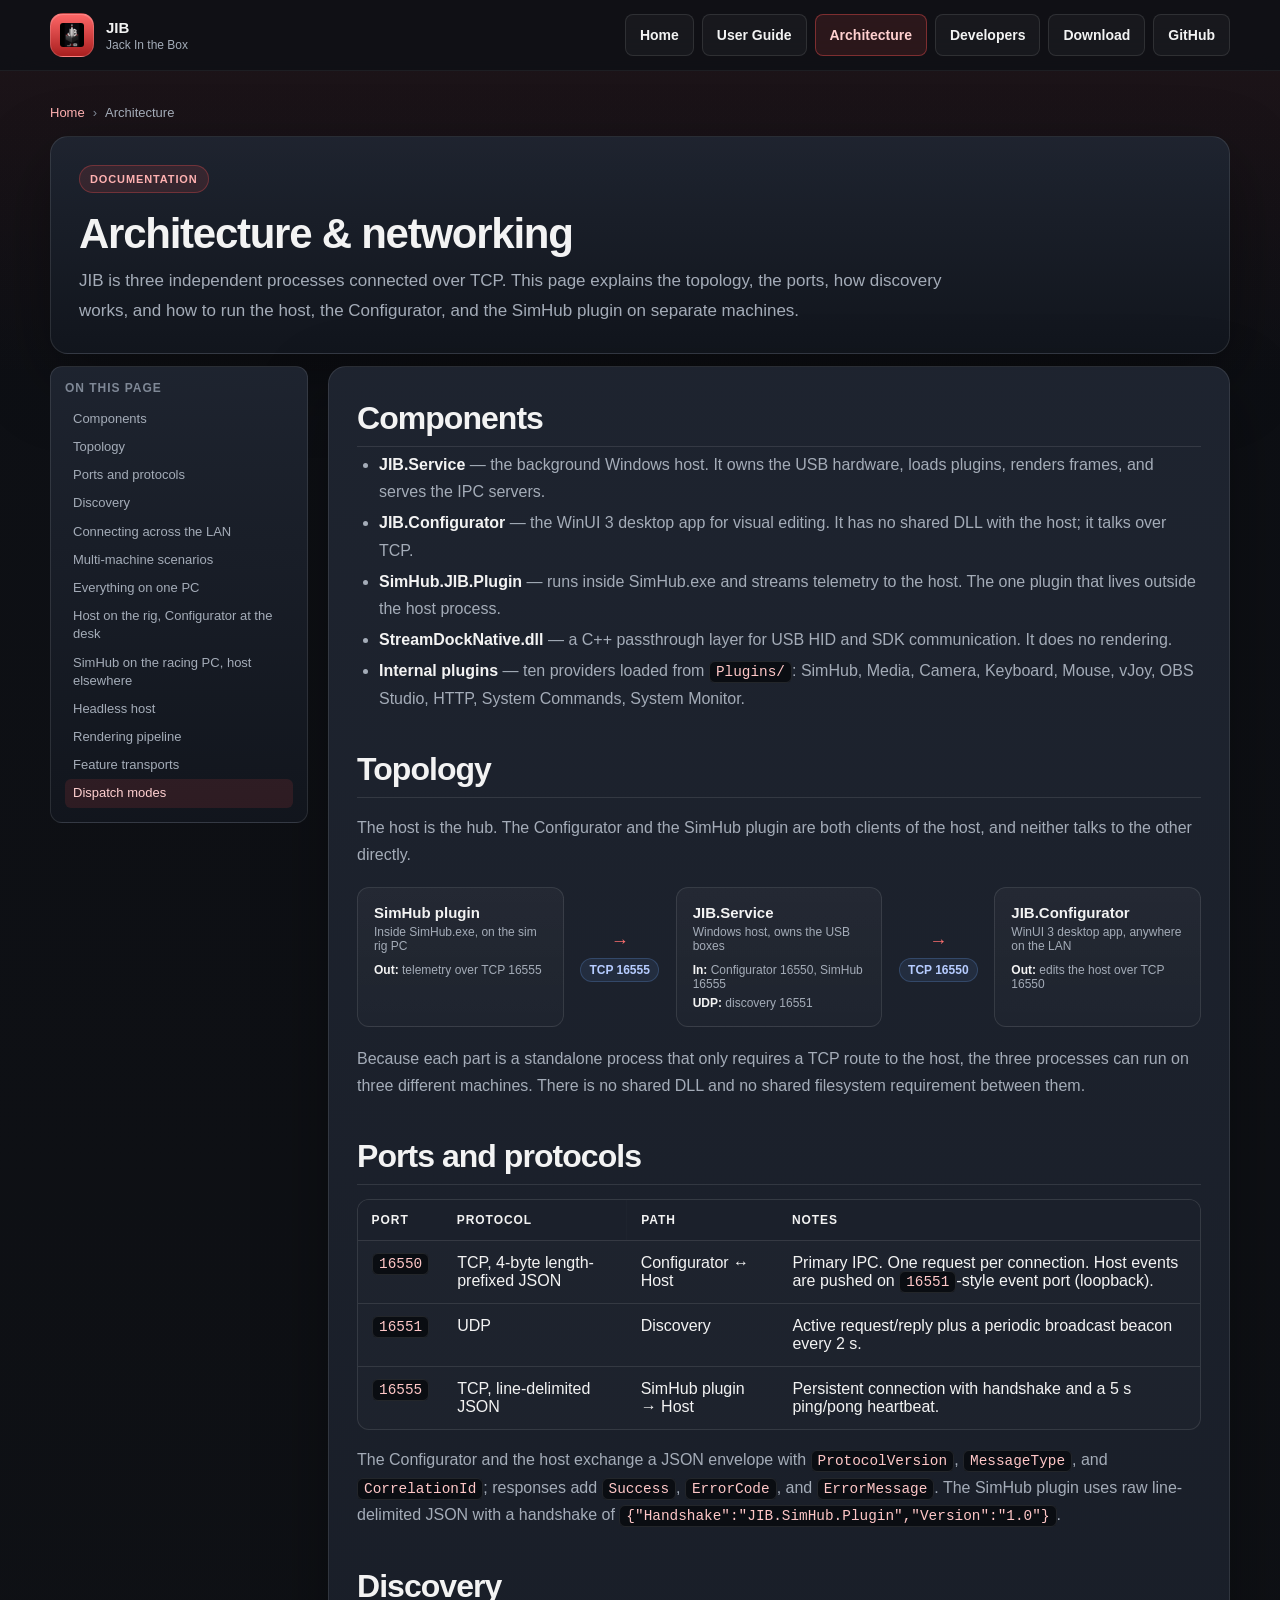
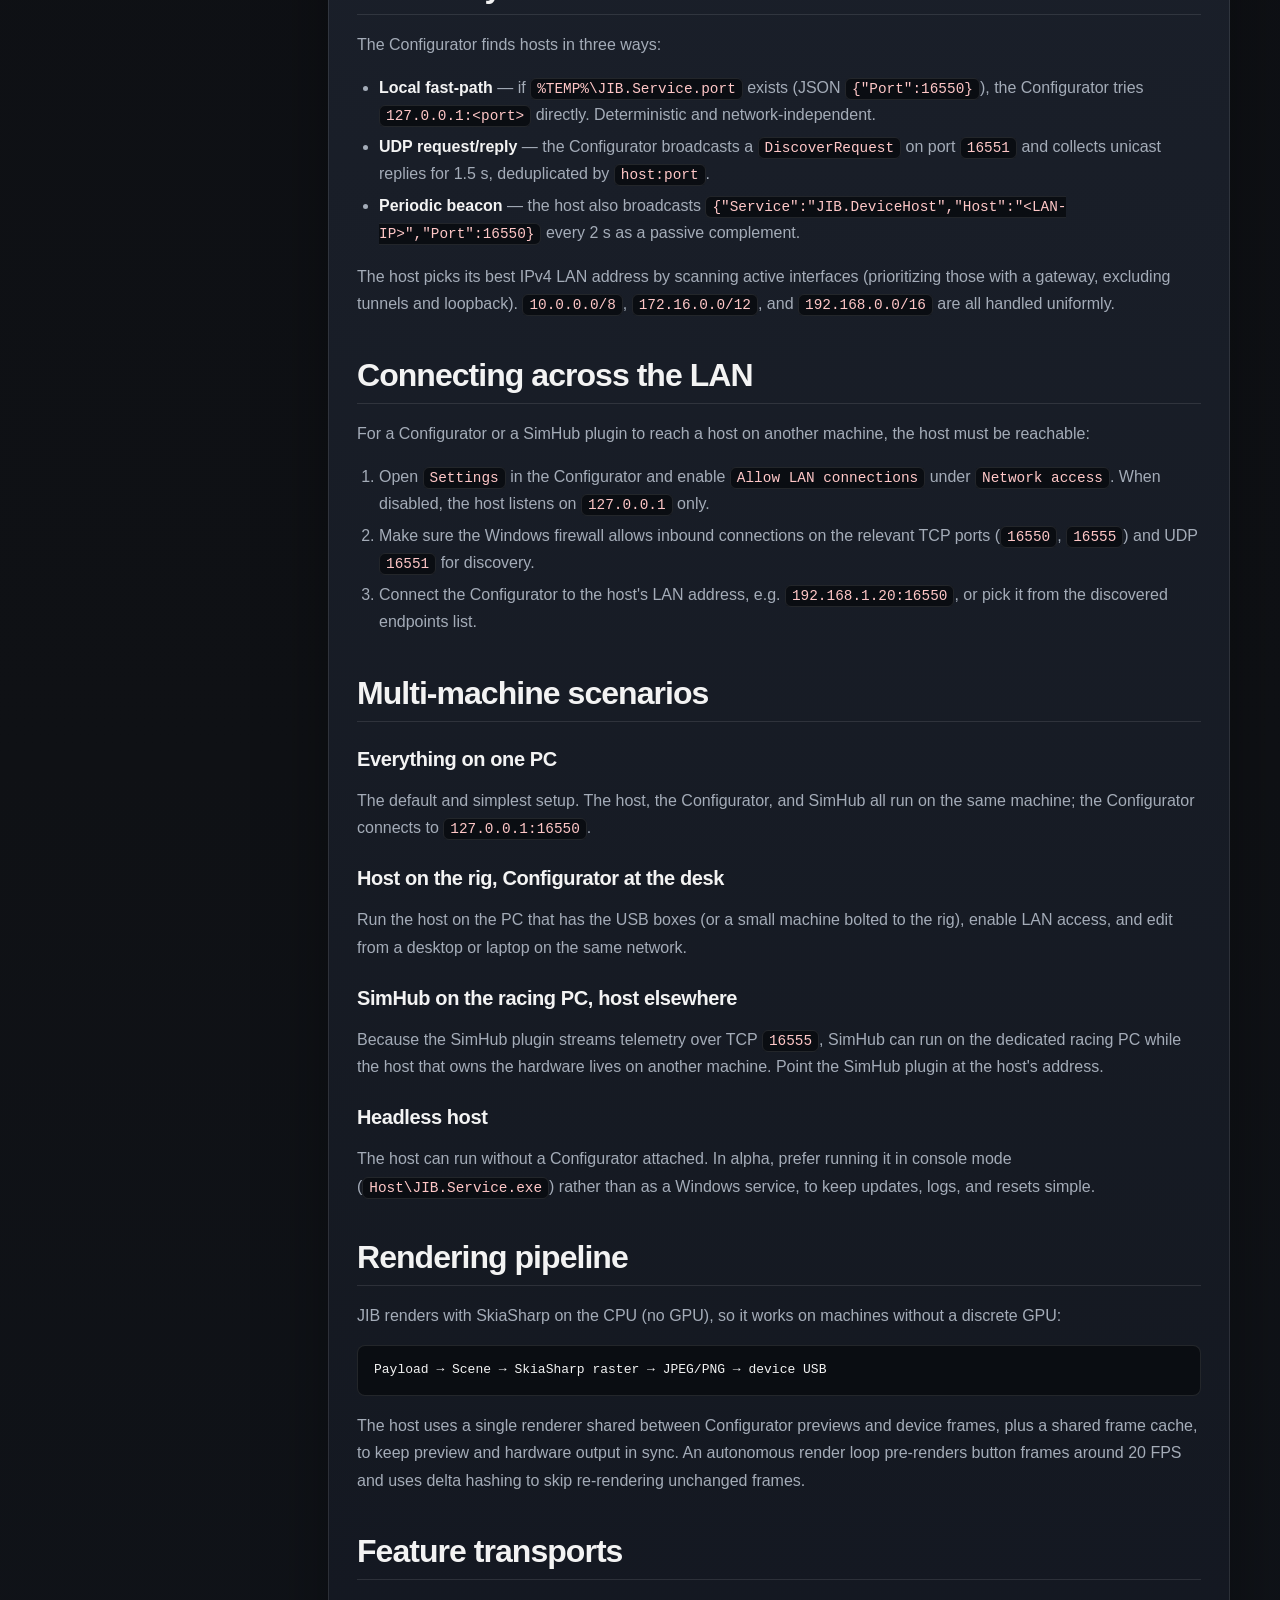
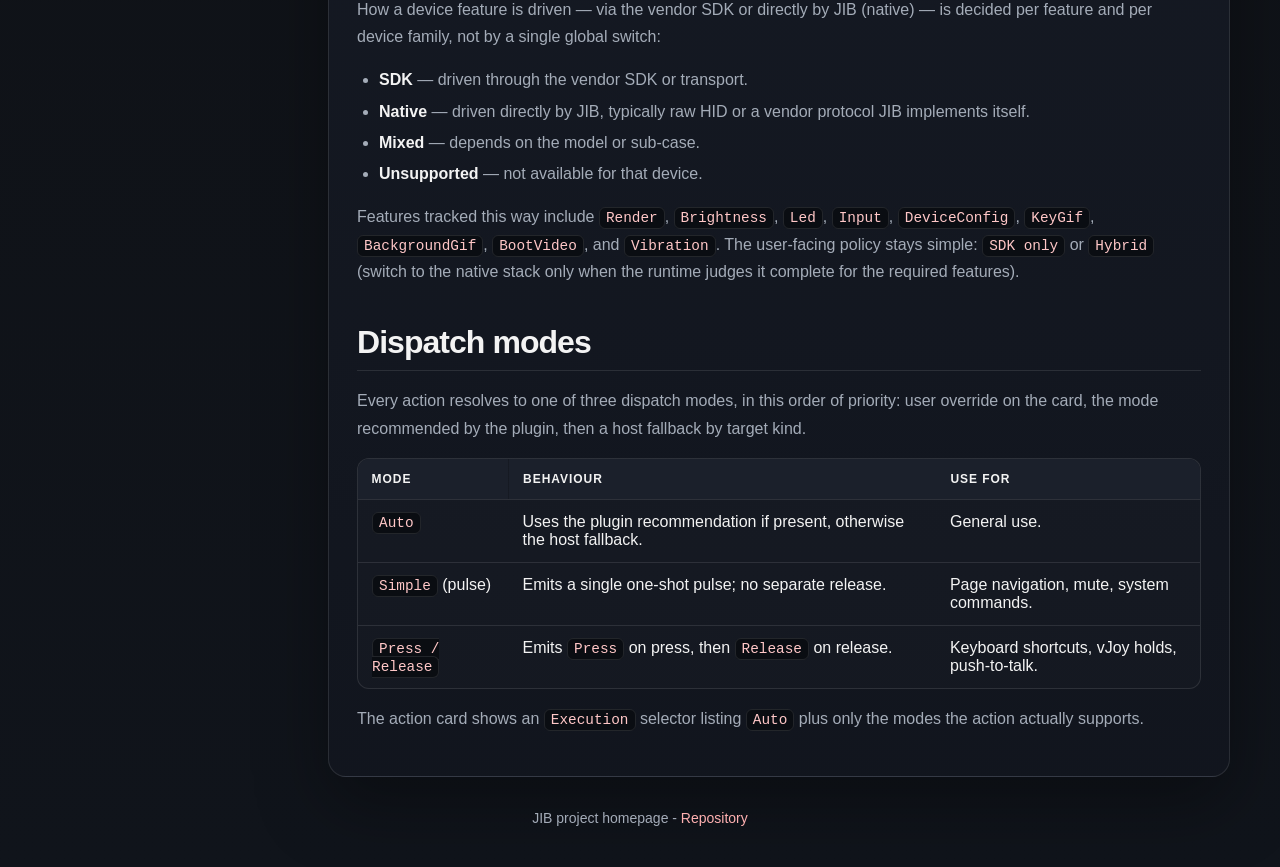
==== docs/architecture.html @ d3996665 "Add files via upload" ====
<!DOCTYPE html>
<html lang="en">
<head>
    <meta charset="UTF-8" />
    <meta name="viewport" content="width=device-width, initial-scale=1.0" />
    <meta name="description" content="JIB architecture: how the host, Configurator, and SimHub plugin communicate over TCP and UDP, the ports they use, and how to run them on separate machines." />
    <meta property="og:title" content="JIB - Architecture" />
    <meta property="og:description" content="How the JIB host, Configurator, and SimHub plugin communicate over TCP and UDP, and how to run them on separate machines." />
    <meta property="og:image" content="./logo.png" />
    <meta name="theme-color" content="#0f1115" />
    <title>JIB - Architecture</title>
    <link rel="icon" href="./icon.png" sizes="any" />
    <link rel="stylesheet" href="./styles.css" />
</head>
<body data-page="architecture">
    <header class="topbar" id="topbar"></header>

    <main id="top" class="wrap">
        <div class="docs-hero">
            <nav class="breadcrumb" aria-label="Breadcrumb">
                <a href="index.html">Home</a>
                <span class="sep">&rsaquo;</span>
                <span>Architecture</span>
            </nav>
            <div class="card">
                <div class="eyebrow">Documentation</div>
                <h1 style="margin-bottom:10px;">Architecture &amp; networking</h1>
                <p class="lead" style="max-width:900px;">
                    JIB is three independent processes connected over TCP. This page explains the topology, the ports, how discovery works, and how to run the host, the Configurator, and the SimHub plugin on separate machines.
                </p>
            </div>
        </div>

        <div class="docs-layout">
            <aside class="toc" id="toc" aria-label="Table of contents"></aside>
            <article class="docs-prose card" id="guideContent">

                <h2>Components</h2>
                <ul>
                    <li><strong>JIB.Service</strong> &mdash; the background Windows host. It owns the USB hardware, loads plugins, renders frames, and serves the IPC servers.</li>
                    <li><strong>JIB.Configurator</strong> &mdash; the WinUI 3 desktop app for visual editing. It has no shared DLL with the host; it talks over TCP.</li>
                    <li><strong>SimHub.JIB.Plugin</strong> &mdash; runs inside SimHub.exe and streams telemetry to the host. The one plugin that lives outside the host process.</li>
                    <li><strong>StreamDockNative.dll</strong> &mdash; a C++ passthrough layer for USB HID and SDK communication. It does no rendering.</li>
                    <li><strong>Internal plugins</strong> &mdash; ten providers loaded from <code>Plugins/</code>: SimHub, Media, Camera, Keyboard, Mouse, vJoy, OBS Studio, HTTP, System Commands, System Monitor.</li>
                </ul>

                <h2>Topology</h2>
                <p>The host is the hub. The Configurator and the SimHub plugin are both clients of the host, and neither talks to the other directly.</p>
                <div class="topology">
                    <div class="topology-node">
                        <h4>SimHub plugin</h4>
                        <span class="role">Inside SimHub.exe, on the sim rig PC</span>
                        <div class="ports">
                            <div class="port"><strong>Out:</strong> telemetry over TCP 16555</div>
                        </div>
                    </div>
                    <div class="topology-edge">
                        <span class="arrow">&rarr;</span>
                        <span class="port-tag">TCP 16555</span>
                    </div>
                    <div class="topology-node">
                        <h4>JIB.Service</h4>
                        <span class="role">Windows host, owns the USB boxes</span>
                        <div class="ports">
                            <div class="port"><strong>In:</strong> Configurator 16550, SimHub 16555</div>
                            <div class="port"><strong>UDP:</strong> discovery 16551</div>
                        </div>
                    </div>
                    <div class="topology-edge">
                        <span class="arrow">&rarr;</span>
                        <span class="port-tag">TCP 16550</span>
                    </div>
                    <div class="topology-node">
                        <h4>JIB.Configurator</h4>
                        <span class="role">WinUI 3 desktop app, anywhere on the LAN</span>
                        <div class="ports">
                            <div class="port"><strong>Out:</strong> edits the host over TCP 16550</div>
                        </div>
                    </div>
                </div>
                <p>Because each part is a standalone process that only requires a TCP route to the host, the three processes can run on three different machines. There is no shared DLL and no shared filesystem requirement between them.</p>

                <h2>Ports and protocols</h2>
                <div class="table-wrap">
                    <table>
                        <thead>
                            <tr>
                                <th>Port</th>
                                <th>Protocol</th>
                                <th>Path</th>
                                <th>Notes</th>
                            </tr>
                        </thead>
                        <tbody>
                            <tr>
                                <td><code>16550</code></td>
                                <td>TCP, 4-byte length-prefixed JSON</td>
                                <td>Configurator &harr; Host</td>
                                <td>Primary IPC. One request per connection. Host events are pushed on <code>16551</code>-style event port (loopback).</td>
                            </tr>
                            <tr>
                                <td><code>16551</code></td>
                                <td>UDP</td>
                                <td>Discovery</td>
                                <td>Active request/reply plus a periodic broadcast beacon every 2 s.</td>
                            </tr>
                            <tr>
                                <td><code>16555</code></td>
                                <td>TCP, line-delimited JSON</td>
                                <td>SimHub plugin &rarr; Host</td>
                                <td>Persistent connection with handshake and a 5 s ping/pong heartbeat.</td>
                            </tr>
                        </tbody>
                    </table>
                </div>
                <p>The Configurator and the host exchange a JSON envelope with <code>ProtocolVersion</code>, <code>MessageType</code>, and <code>CorrelationId</code>; responses add <code>Success</code>, <code>ErrorCode</code>, and <code>ErrorMessage</code>. The SimHub plugin uses raw line-delimited JSON with a handshake of <code>{"Handshake":"JIB.SimHub.Plugin","Version":"1.0"}</code>.</p>

                <h2>Discovery</h2>
                <p>The Configurator finds hosts in three ways:</p>
                <ul>
                    <li><strong>Local fast-path</strong> &mdash; if <code>%TEMP%\JIB.Service.port</code> exists (JSON <code>{"Port":16550}</code>), the Configurator tries <code>127.0.0.1:&lt;port&gt;</code> directly. Deterministic and network-independent.</li>
                    <li><strong>UDP request/reply</strong> &mdash; the Configurator broadcasts a <code>DiscoverRequest</code> on port <code>16551</code> and collects unicast replies for 1.5 s, deduplicated by <code>host:port</code>.</li>
                    <li><strong>Periodic beacon</strong> &mdash; the host also broadcasts <code>{"Service":"JIB.DeviceHost","Host":"&lt;LAN-IP&gt;","Port":16550}</code> every 2 s as a passive complement.</li>
                </ul>
                <p>The host picks its best IPv4 LAN address by scanning active interfaces (prioritizing those with a gateway, excluding tunnels and loopback). <code>10.0.0.0/8</code>, <code>172.16.0.0/12</code>, and <code>192.168.0.0/16</code> are all handled uniformly.</p>

                <h2>Connecting across the LAN</h2>
                <p>For a Configurator or a SimHub plugin to reach a host on another machine, the host must be reachable:</p>
                <ol>
                    <li>Open <code>Settings</code> in the Configurator and enable <code>Allow LAN connections</code> under <code>Network access</code>. When disabled, the host listens on <code>127.0.0.1</code> only.</li>
                    <li>Make sure the Windows firewall allows inbound connections on the relevant TCP ports (<code>16550</code>, <code>16555</code>) and UDP <code>16551</code> for discovery.</li>
                    <li>Connect the Configurator to the host's LAN address, e.g. <code>192.168.1.20:16550</code>, or pick it from the discovered endpoints list.</li>
                </ol>

                <h2>Multi-machine scenarios</h2>
                <h3>Everything on one PC</h3>
                <p>The default and simplest setup. The host, the Configurator, and SimHub all run on the same machine; the Configurator connects to <code>127.0.0.1:16550</code>.</p>
                <h3>Host on the rig, Configurator at the desk</h3>
                <p>Run the host on the PC that has the USB boxes (or a small machine bolted to the rig), enable LAN access, and edit from a desktop or laptop on the same network.</p>
                <h3>SimHub on the racing PC, host elsewhere</h3>
                <p>Because the SimHub plugin streams telemetry over TCP <code>16555</code>, SimHub can run on the dedicated racing PC while the host that owns the hardware lives on another machine. Point the SimHub plugin at the host's address.</p>
                <h3>Headless host</h3>
                <p>The host can run without a Configurator attached. In alpha, prefer running it in console mode (<code>Host\JIB.Service.exe</code>) rather than as a Windows service, to keep updates, logs, and resets simple.</p>

                <h2>Rendering pipeline</h2>
                <p>JIB renders with SkiaSharp on the CPU (no GPU), so it works on machines without a discrete GPU:</p>
                <pre><code>Payload &rarr; Scene &rarr; SkiaSharp raster &rarr; JPEG/PNG &rarr; device USB</code></pre>
                <p>The host uses a single renderer shared between Configurator previews and device frames, plus a shared frame cache, to keep preview and hardware output in sync. An autonomous render loop pre-renders button frames around 20 FPS and uses delta hashing to skip re-rendering unchanged frames.</p>

                <h2>Feature transports</h2>
                <p>How a device feature is driven &mdash; via the vendor SDK or directly by JIB (native) &mdash; is decided per feature and per device family, not by a single global switch:</p>
                <ul>
                    <li><strong>SDK</strong> &mdash; driven through the vendor SDK or transport.</li>
                    <li><strong>Native</strong> &mdash; driven directly by JIB, typically raw HID or a vendor protocol JIB implements itself.</li>
                    <li><strong>Mixed</strong> &mdash; depends on the model or sub-case.</li>
                    <li><strong>Unsupported</strong> &mdash; not available for that device.</li>
                </ul>
                <p>Features tracked this way include <code>Render</code>, <code>Brightness</code>, <code>Led</code>, <code>Input</code>, <code>DeviceConfig</code>, <code>KeyGif</code>, <code>BackgroundGif</code>, <code>BootVideo</code>, and <code>Vibration</code>. The user-facing policy stays simple: <code>SDK only</code> or <code>Hybrid</code> (switch to the native stack only when the runtime judges it complete for the required features).</p>

                <h2>Dispatch modes</h2>
                <p>Every action resolves to one of three dispatch modes, in this order of priority: user override on the card, the mode recommended by the plugin, then a host fallback by target kind.</p>
                <div class="table-wrap">
                    <table>
                        <thead>
                            <tr>
                                <th>Mode</th>
                                <th>Behaviour</th>
                                <th>Use for</th>
                            </tr>
                        </thead>
                        <tbody>
                            <tr><td><code>Auto</code></td><td>Uses the plugin recommendation if present, otherwise the host fallback.</td><td>General use.</td></tr>
                            <tr><td><code>Simple</code> (pulse)</td><td>Emits a single one-shot pulse; no separate release.</td><td>Page navigation, mute, system commands.</td></tr>
                            <tr><td><code>Press / Release</code></td><td>Emits <code>Press</code> on press, then <code>Release</code> on release.</td><td>Keyboard shortcuts, vJoy holds, push-to-talk.</td></tr>
                        </tbody>
                    </table>
                </div>
                <p>The action card shows an <code>Execution</code> selector listing <code>Auto</code> plus only the modes the action actually supports.</p>

            </article>
        </div>
    </main>

    <footer class="wrap footer" id="footer"></footer>

    <button class="backtop" type="button" aria-label="Back to top">&uarr;</button>

    <script src="./data.js" defer></script>
    <script src="./app.js" defer></script>
</body>
</html>
---- docs/styles.css ----
:root {
            color-scheme: dark;
            --bg: #0f1115;
            --bg-soft: #151922;
            --panel: #191e28;
            --panel-soft: #202633;
            --panel-raised: #252c3a;
            --text: #f3f3f3;
            --muted: #a4acb8;
            --quiet: #7f8896;
            --line: rgba(255, 255, 255, 0.10);
            --line-strong: rgba(240, 79, 79, 0.42);
            --accent: #f04f4f;
            --accent-strong: #ff6f6f;
            --accent-soft: rgba(240, 79, 79, 0.12);
            --green: #65d991;
            --amber: #f0c46d;
            --red: #ff7d7d;
            --blue: #70a7ff;
            --shadow: 0 26px 70px rgba(0, 0, 0, 0.34);
            --radius-lg: 18px;
            --radius-md: 12px;
            --radius-sm: 8px;
            --maxw: 1180px;
        }

        * {
            box-sizing: border-box;
        }

        html {
            scroll-behavior: smooth;
            scroll-padding-top: 96px;
        }

        ::selection {
            background: rgba(240, 79, 79, 0.32);
            color: #fff;
        }

        body {
            margin: 0;
            background:
                linear-gradient(180deg, rgba(240, 79, 79, 0.08), transparent 380px),
                linear-gradient(180deg, #0d0f14 0%, var(--bg) 58%, #10141b 100%);
            color: var(--text);
            font-family: Inter, "Segoe UI", Roboto, Helvetica, Arial, sans-serif;
        }

        body.locked {
            overflow: hidden;
        }

        a {
            color: inherit;
            text-decoration: none;
        }

        :focus-visible {
            outline: 2px solid var(--accent-strong);
            outline-offset: 2px;
            border-radius: 4px;
        }

        img {
            max-width: 100%;
        }


        .wrap {
            width: min(calc(100% - 32px), var(--maxw));
            margin: 0 auto;
        }

        .topbar {
            position: sticky;
            top: 0;
            z-index: 20;
            background: rgba(15, 17, 21, 0.86);
            border-bottom: 1px solid rgba(255, 255, 255, 0.06);
            backdrop-filter: blur(16px);
        }

        .topbar-inner {
            min-height: 70px;
            display: flex;
            align-items: center;
            justify-content: space-between;
            gap: 18px;
            min-width: 0;
        }

        .brand {
            flex: 0 0 auto;
            display: flex;
            align-items: center;
            gap: 12px;
            min-width: 210px;
        }

        .brand-icon {
            width: 44px;
            height: 44px;
            padding: 9px;
            border: 1px solid rgba(255, 255, 255, 0.16);
            border-radius: 13px;
            background: linear-gradient(180deg, #ff6767, #a91f1f);
            box-shadow: inset 0 1px 0 rgba(255, 255, 255, 0.18);
        }

        .brand-title {
            display: block;
            font-size: 15px;
            font-weight: 850;
        }

        .brand-subtitle {
            display: block;
            margin-top: 2px;
            color: var(--muted);
            font-size: 12px;
        }

        .nav {
            min-width: 0;
            display: flex;
            flex: 1 1 auto;
            flex-wrap: nowrap;
            justify-content: flex-end;
            gap: 8px;
            overflow-x: auto;
            overscroll-behavior-x: contain;
            scrollbar-width: none;
            white-space: nowrap;
        }

        .nav::-webkit-scrollbar {
            display: none;
        }

        .nav a,
        .btn {
            min-height: 42px;
            display: inline-flex;
            align-items: center;
            justify-content: center;
            gap: 8px;
            padding: 0 14px;
            border: 1px solid var(--line);
            border-radius: var(--radius-sm);
            background: rgba(255, 255, 255, 0.035);
            color: var(--text);
            font-size: 14px;
            font-weight: 760;
            line-height: 1;
            transition: border-color 140ms ease, background 140ms ease, transform 140ms ease;
        }

        .nav a:hover,
        .btn:hover {
            border-color: var(--line-strong);
            background: rgba(240, 79, 79, 0.10);
            transform: translateY(-1px);
        }

        .btn-primary {
            border-color: rgba(255, 255, 255, 0.12);
            background: linear-gradient(180deg, var(--accent-strong), #b52626);
            color: #fff;
        }

        .btn-primary:hover {
            background: linear-gradient(180deg, #ff7b7b, #c12a2a);
        }

        .btn-muted {
            color: var(--muted);
        }

        .hero {
            padding: 40px 0 28px;
        }

        .hero-grid {
            display: grid;
            grid-template-columns: minmax(0, 0.92fr) minmax(440px, 1.08fr);
            gap: 22px;
            align-items: stretch;
        }

        .hero-copy,
        .hero-preview,
        .card {
            border: 1px solid var(--line);
            border-radius: var(--radius-lg);
            background: linear-gradient(180deg, rgba(31, 37, 49, 0.96), rgba(18, 22, 30, 0.96));
            box-shadow: var(--shadow);
        }

        .hero-copy {
            padding: clamp(24px, 4vw, 36px);
            display: grid;
            align-content: center;
            min-height: 520px;
        }

        .eyebrow {
            width: fit-content;
            padding: 7px 10px;
            border: 1px solid rgba(240, 79, 79, 0.32);
            border-radius: 999px;
            background: var(--accent-soft);
            color: #ffb1b1;
            font-size: 11px;
            font-weight: 850;
            letter-spacing: 0.08em;
            text-transform: uppercase;
        }

        h1 {
            margin: 18px 0 16px;
            max-width: 760px;
            font-size: clamp(38px, 4.7vw, 62px);
            line-height: 0.98;
            letter-spacing: -0.045em;
        }

        .lead {
            margin: 0;
            max-width: 720px;
            color: var(--muted);
            font-size: 17px;
            line-height: 1.72;
        }

        .hero-actions {
            display: flex;
            flex-wrap: wrap;
            gap: 10px;
            margin-top: 24px;
        }

        .hero-points {
            display: grid;
            grid-template-columns: repeat(2, minmax(0, 1fr));
            gap: 10px;
            margin-top: 20px;
        }

        .hero-point {
            min-height: 70px;
            padding: 14px;
            border: 1px solid var(--line);
            border-radius: var(--radius-md);
            background: rgba(255, 255, 255, 0.025);
        }

        .hero-point strong {
            display: block;
            margin-bottom: 5px;
            font-size: 14px;
        }

        .hero-point span {
            color: var(--muted);
            font-size: 13px;
            line-height: 1.45;
        }

        .hero-preview {
            overflow: hidden;
            display: grid;
            grid-template-rows: auto 1fr auto;
        }

        .preview-toolbar {
            display: flex;
            align-items: center;
            justify-content: space-between;
            gap: 14px;
            padding: 14px 16px;
            border-bottom: 1px solid var(--line);
            background: rgba(0, 0, 0, 0.16);
        }

        .preview-logo {
            display: flex;
            align-items: center;
            gap: 12px;
            min-width: 0;
        }

        .preview-logo img {
            width: 132px;
        }

        .preview-status {
            flex: 0 0 auto;
            padding: 7px 10px;
            border: 1px solid rgba(101, 217, 145, 0.25);
            border-radius: 999px;
            background: rgba(101, 217, 145, 0.10);
            color: #9bf0bb;
            font-size: 12px;
            font-weight: 800;
        }

        .preview-image {
            width: 100%;
            height: 100%;
            min-height: 390px;
            object-fit: contain;
            padding: 12px;
            background:
                radial-gradient(120% 100% at 50% 0%, rgba(240, 79, 79, 0.06), transparent 60%),
                #0a0c11;
            cursor: zoom-in;
        }

        .preview-foot {
            display: grid;
            grid-template-columns: repeat(3, 1fr);
            border-top: 1px solid var(--line);
        }

        .metric {
            padding: 14px 16px;
            border-right: 1px solid var(--line);
        }

        .metric:last-child {
            border-right: 0;
        }

        .metric-value {
            display: block;
            font-size: 21px;
            font-weight: 900;
        }

        .metric-label {
            display: block;
            margin-top: 4px;
            color: var(--muted);
            font-size: 12px;
        }

        .section {
            margin: 22px 0;
        }

        .card {
            padding: clamp(20px, 3vw, 28px);
        }

        .section-head {
            display: flex;
            align-items: flex-start;
            justify-content: space-between;
            gap: 18px;
            margin-bottom: 18px;
        }

        h2 {
            margin: 0;
            font-size: clamp(24px, 3vw, 32px);
            line-height: 1.1;
            letter-spacing: -0.03em;
        }

        .section-head p,
        .muted {
            margin: 7px 0 0;
            color: var(--muted);
            line-height: 1.65;
        }

        .grid-3 {
            display: grid;
            grid-template-columns: repeat(3, minmax(0, 1fr));
            gap: 14px;
        }

        .feature,
        .game-profile,
        .panel,
        .step,
        .release-box {
            border: 1px solid var(--line);
            border-radius: var(--radius-md);
            background: linear-gradient(180deg, rgba(255, 255, 255, 0.035), rgba(255, 255, 255, 0.014));
        }

        .feature,
        .game-profile,
        .panel,
        .step {
            padding: 18px;
        }

        .feature h3,
        .game-profile h3,
        .panel h3,
        .step h3 {
            margin: 0 0 8px;
            font-size: 17px;
            letter-spacing: -0.015em;
        }

        .feature p,
        .game-profile p,
        .panel p,
        .step p,
        .panel li {
            margin: 0;
            color: var(--muted);
            line-height: 1.65;
        }

        .panel ul {
            margin: 0;
            padding-left: 18px;
        }

        .feature-kicker,
        .step-kicker {
            display: inline-flex;
            align-items: center;
            min-height: 28px;
            padding: 0 9px;
            margin-bottom: 12px;
            border: 1px solid rgba(112, 167, 255, 0.22);
            border-radius: 999px;
            background: rgba(112, 167, 255, 0.09);
            color: #b6ccff;
            font-size: 11px;
            font-weight: 850;
            letter-spacing: 0.07em;
            text-transform: uppercase;
        }

        .step-kicker {
            border-color: rgba(240, 79, 79, 0.28);
            background: var(--accent-soft);
            color: #ffb3b3;
        }

        .game-profile {
            min-height: 180px;
        }

        .note {
            margin: 14px 0 0;
            color: var(--quiet);
            font-size: 13px;
            line-height: 1.6;
        }

        .request-card {
            display: grid;
            grid-template-columns: minmax(0, 1fr) auto;
            align-items: center;
            gap: 18px;
        }

        .request-card h2 {
            margin-top: 14px;
        }

        .request-card p {
            max-width: 760px;
            margin: 8px 0 0;
            color: var(--muted);
            line-height: 1.65;
        }

        .request-actions {
            display: flex;
            flex-wrap: wrap;
            justify-content: flex-end;
            gap: 10px;
        }

        .request-paths {
            display: grid;
            grid-template-columns: repeat(2, minmax(0, 1fr));
            gap: 10px;
            margin-top: 14px;
        }

        .request-paths div {
            padding: 12px;
            border: 1px solid var(--line);
            border-radius: var(--radius-sm);
            background: rgba(255, 255, 255, 0.025);
        }

        .request-paths strong,
        .request-paths span {
            display: block;
        }

        .request-paths strong {
            font-size: 13px;
        }

        .request-paths span {
            margin-top: 4px;
            color: var(--muted);
            font-size: 12px;
            line-height: 1.5;
        }

        .gallery {
            display: grid;
            gap: 14px;
        }

        .gallery-stage {
            position: relative;
            overflow: hidden;
            border: 1px solid var(--line-strong);
            border-radius: var(--radius-lg);
            background: #090b0f;
        }

        .gallery-image {
            display: block;
            width: 100%;
            aspect-ratio: 16 / 9;
            object-fit: contain;
            cursor: zoom-in;
        }

        .gallery-caption {
            display: flex;
            align-items: center;
            justify-content: space-between;
            gap: 14px;
            padding: 13px 15px;
            border-top: 1px solid var(--line);
            background: rgba(13, 16, 22, 0.88);
        }

        .gallery-caption strong {
            font-size: 16px;
        }

        .gallery-caption span {
            color: var(--muted);
            font-size: 13px;
        }

        .gallery-arrow {
            position: absolute;
            top: 50%;
            width: 42px;
            height: 42px;
            border: 1px solid rgba(255, 255, 255, 0.18);
            border-radius: 999px;
            background: rgba(8, 10, 14, 0.76);
            color: #fff;
            cursor: pointer;
            font-size: 28px;
            transform: translateY(-50%);
        }

        .gallery-prev {
            left: 13px;
        }

        .gallery-next {
            right: 13px;
        }

        .gallery-thumbs {
            display: grid;
            grid-template-columns: repeat(auto-fit, minmax(112px, 1fr));
            gap: 9px;
        }

        .gallery-thumb {
            padding: 5px;
            border: 1px solid var(--line);
            border-radius: var(--radius-sm);
            background: rgba(255, 255, 255, 0.025);
            cursor: pointer;
        }

        .gallery-thumb[aria-current="true"] {
            border-color: var(--accent);
            background: var(--accent-soft);
        }

        .gallery-thumb img {
            display: block;
            width: 100%;
            aspect-ratio: 16 / 9;
            object-fit: cover;
            border-radius: 6px;
        }

        .compat-summary {
            display: grid;
            grid-template-columns: repeat(3, minmax(0, 1fr));
            gap: 12px;
            margin-bottom: 14px;
        }

        .summary-item {
            padding: 16px;
            border: 1px solid var(--line);
            border-radius: var(--radius-md);
            background: rgba(255, 255, 255, 0.025);
        }

        .summary-item strong {
            display: block;
            font-size: 24px;
        }

        .summary-item span {
            display: block;
            margin-top: 4px;
            color: var(--muted);
            font-size: 13px;
        }

        .compat-tools {
            display: flex;
            flex-wrap: wrap;
            align-items: center;
            justify-content: space-between;
            gap: 12px;
            margin: 18px 0 12px;
        }

        .search {
            width: min(100%, 380px);
            min-height: 42px;
            padding: 0 13px;
            border: 1px solid var(--line);
            border-radius: var(--radius-sm);
            background: #111620;
            color: var(--text);
            font: inherit;
        }

        .chips {
            display: flex;
            flex-wrap: wrap;
            gap: 8px;
        }

        .chip {
            min-height: 34px;
            padding: 0 10px;
            border: 1px solid var(--line);
            border-radius: 999px;
            background: rgba(255, 255, 255, 0.03);
            color: var(--muted);
            cursor: pointer;
            font-weight: 760;
        }

        .chip.active {
            border-color: var(--line-strong);
            background: var(--accent-soft);
            color: #ffd0d0;
        }

        .table-wrap {
            max-height: 620px;
            overflow: auto;
            border: 1px solid var(--line);
            border-radius: var(--radius-md);
            background: rgba(255, 255, 255, 0.015);
        }

        table {
            width: 100%;
            min-width: 860px;
            border-collapse: collapse;
        }

        th,
        td {
            padding: 13px 14px;
            border-bottom: 1px solid var(--line);
            text-align: left;
            vertical-align: top;
        }

        th {
            position: sticky;
            top: 0;
            z-index: 2;
            background: #1b202b;
            color: var(--text);
            font-size: 12px;
            text-transform: uppercase;
            letter-spacing: 0.08em;
        }

        tr:last-child td {
            border-bottom: 0;
        }

        .status {
            display: inline-flex;
            align-items: center;
            min-height: 28px;
            padding: 0 9px;
            border-radius: 999px;
            font-size: 12px;
            font-weight: 850;
            white-space: nowrap;
        }

        .status.validated {
            border: 1px solid rgba(101, 217, 145, 0.22);
            background: rgba(101, 217, 145, 0.10);
            color: #99efb9;
        }

        .status.needs {
            border: 1px solid rgba(255, 125, 125, 0.30);
            background: rgba(255, 125, 125, 0.10);
            color: #ffb1b1;
        }

        .release-grid {
            display: grid;
            grid-template-columns: minmax(0, 1.12fr) minmax(300px, 0.88fr);
            gap: 14px;
        }

        .release-box {
            padding: 18px;
        }

        .release-title {
            margin: 12px 0 8px;
            font-size: 28px;
            line-height: 1.08;
            letter-spacing: -0.03em;
        }

        .meta {
            display: flex;
            flex-wrap: wrap;
            gap: 9px 14px;
            color: var(--muted);
            font-size: 13px;
            line-height: 1.5;
        }

        .release-body {
            max-height: 360px;
            overflow: auto;
            margin-top: 14px;
            padding-right: 8px;
            color: var(--text);
            line-height: 1.75;
            word-break: break-word;
        }

        .release-body h1,
        .release-body h2,
        .release-body h3,
        .release-body h4 {
            margin: 14px 0 6px;
            line-height: 1.25;
        }

        .release-body h1 { font-size: 20px; }
        .release-body h2 { font-size: 18px; }
        .release-body h3 { font-size: 16px; }
        .release-body h4 { font-size: 15px; }

        .release-body p {
            margin: 6px 0;
            color: var(--muted);
        }

        .release-body ul,
        .release-body ol {
            margin: 6px 0;
            padding-left: 22px;
            color: var(--muted);
        }

        .release-body li {
            margin: 3px 0;
        }

        .release-body a {
            color: #ffb1b1;
        }

        .release-body pre {
            margin: 10px 0;
            padding: 12px 14px;
            overflow: auto;
            border: 1px solid var(--line);
            border-radius: var(--radius-sm);
            background: #0a0d12;
            line-height: 1.55;
        }

        .release-body pre code {
            padding: 0;
            border: 0;
            background: none;
            color: var(--text);
            font-size: 13px;
        }

        .asset-list,
        .history {
            display: grid;
            gap: 10px;
        }

        .asset,
        .history-item {
            display: flex;
            align-items: center;
            justify-content: space-between;
            gap: 12px;
            padding: 13px;
            border: 1px solid var(--line);
            border-radius: var(--radius-sm);
            background: rgba(255, 255, 255, 0.025);
        }

        .asset strong,
        .history-item strong {
            display: block;
            word-break: break-word;
        }

        .asset span,
        .history-item span {
            display: block;
            margin-top: 4px;
            color: var(--muted);
            font-size: 13px;
        }

        .empty,
        .loading,
        .error {
            padding: 16px;
            border-radius: var(--radius-md);
            line-height: 1.7;
        }

        .empty,
        .loading {
            border: 1px dashed var(--line);
            color: var(--muted);
            background: rgba(255, 255, 255, 0.02);
        }

        .error {
            border: 1px solid rgba(255, 125, 125, 0.32);
            background: rgba(255, 125, 125, 0.09);
            color: #ffd1d1;
        }

        .footer {
            padding: 8px 0 42px;
            color: var(--muted);
            font-size: 14px;
            text-align: center;
            line-height: 1.7;
        }

        .footer a {
            color: #ffb1b1;
        }

        .lightbox {
            position: fixed;
            inset: 0;
            z-index: 60;
            display: none;
            place-items: center;
            padding: 24px;
            background: rgba(5, 7, 10, 0.90);
            backdrop-filter: blur(12px);
        }

        .lightbox.open {
            display: grid;
        }

        .lightbox img {
            max-width: min(1460px, 96vw);
            max-height: 90vh;
            border: 1px solid rgba(255, 255, 255, 0.12);
            border-radius: var(--radius-md);
            box-shadow: 0 28px 80px rgba(0, 0, 0, 0.48);
        }

        .lightbox-close {
            position: fixed;
            top: 18px;
            right: 18px;
            width: 44px;
            height: 44px;
            border: 1px solid rgba(255, 255, 255, 0.18);
            border-radius: 999px;
            background: rgba(255, 255, 255, 0.08);
            color: #fff;
            cursor: pointer;
            font-size: 24px;
        }

        @media (max-width: 980px) {
            .hero-grid,
            .release-grid,
            .grid-3,
            .compat-summary {
                grid-template-columns: 1fr;
            }

            .hero-copy {
                min-height: auto;
            }
        }

        @media (max-width: 760px) {
            .topbar-inner {
                align-items: flex-start;
                flex-direction: column;
                padding: 12px 0;
            }

            .nav {
                width: 100%;
                justify-content: flex-start;
            }

            .hero {
                padding-top: 22px;
            }

            .hero-grid {
                grid-template-columns: minmax(0, 1fr);
            }

            .hero-points,
            .preview-foot {
                grid-template-columns: 1fr;
            }

            .metric {
                border-right: 0;
                border-bottom: 1px solid var(--line);
            }

            .metric:last-child {
                border-bottom: 0;
            }

            .preview-image {
                min-height: 260px;
            }

            .request-paths {
                grid-template-columns: 1fr;
            }

            .section-head,
            .request-card,
            .asset,
            .history-item {
                align-items: stretch;
                flex-direction: column;
            }

            .request-card {
                display: flex;
            }

            .request-actions {
                justify-content: stretch;
            }

            .btn {
                width: 100%;
            }
        }

        /* ---------- Navigation: active state + mobile hamburger ---------- */

        .nav a.active {
            border-color: var(--line-strong);
            background: rgba(240, 79, 79, 0.12);
            color: #ffd0d0;
        }

        .nav-toggle {
            display: none;
            flex: 0 0 auto;
            min-height: 42px;
            padding: 0 14px;
            border: 1px solid var(--line);
            border-radius: var(--radius-sm);
            background: rgba(255, 255, 255, 0.035);
            color: var(--text);
            font-size: 14px;
            font-weight: 760;
            cursor: pointer;
        }

        .nav-toggle:hover {
            border-color: var(--line-strong);
            background: rgba(240, 79, 79, 0.10);
        }

        @media (max-width: 900px) {
            .topbar-inner {
                flex-wrap: wrap;
                padding: 10px 0;
            }

            .brand {
                min-width: 0;
                flex: 1 1 auto;
            }

            .nav-toggle {
                display: inline-flex;
                align-items: center;
                justify-content: center;
            }

            .nav {
                display: none;
                width: 100%;
                flex-direction: column;
                gap: 6px;
                padding-top: 8px;
            }

            .nav.open {
                display: flex;
            }

            .nav a {
                width: 100%;
                justify-content: flex-start;
            }
        }

        /* ---------- Docs layout: sidebar TOC + prose ---------- */

        .docs-hero {
            padding: 34px 0 12px;
        }

        .docs-hero h1 {
            max-width: 900px;
            font-size: clamp(28px, 3.4vw, 42px);
            line-height: 1.08;
            letter-spacing: -0.03em;
        }

        .breadcrumb {
            display: flex;
            flex-wrap: wrap;
            align-items: center;
            gap: 8px;
            margin: 0 0 16px;
            color: var(--muted);
            font-size: 13px;
        }

        .breadcrumb a {
            color: #ffb1b1;
        }

        .breadcrumb .sep {
            color: var(--quiet);
        }

        .docs-layout {
            display: grid;
            grid-template-columns: 258px minmax(0, 1fr);
            gap: 20px;
            align-items: start;
            margin: 0 0 22px;
        }

        .toc {
            position: sticky;
            top: 90px;
            max-height: calc(100vh - 112px);
            overflow: auto;
            padding: 14px;
            border: 1px solid var(--line);
            border-radius: var(--radius-md);
            background: linear-gradient(180deg, rgba(31, 37, 49, 0.96), rgba(18, 22, 30, 0.96));
        }

        .toc-details summary {
            display: flex;
            align-items: center;
            justify-content: space-between;
            gap: 8px;
            margin: 0 0 10px;
            cursor: pointer;
            list-style: none;
            font-size: 12px;
            font-weight: 850;
            letter-spacing: 0.08em;
            text-transform: uppercase;
            color: var(--quiet);
            user-select: none;
        }

        .toc-details summary::-webkit-details-marker {
            display: none;
        }

        .toc-details summary::after {
            content: '\203A';
            font-size: 15px;
            line-height: 1;
            color: var(--quiet);
            transition: transform 140ms ease;
        }

        .toc-details[open] summary::after {
            transform: rotate(90deg);
        }

        @media (min-width: 981px) {
            .toc-details summary {
                cursor: default;
                pointer-events: none;
            }

            .toc-details summary::after {
                display: none;
            }
        }

        .toc ul {
            list-style: none;
            margin: 0;
            padding: 0;
        }

        .toc ul ul {
            margin: 4px 0 0 12px;
            padding-left: 8px;
            border-left: 1px solid var(--line);
        }

        .toc a {
            display: block;
            padding: 5px 8px;
            border-radius: 6px;
            color: var(--muted);
            font-size: 13px;
            line-height: 1.4;
        }

        .toc a:hover {
            background: rgba(255, 255, 255, 0.04);
            color: var(--text);
        }

        .toc a.active {
            background: var(--accent-soft);
            color: #ffd0d0;
        }

        .docs-prose {
            min-width: 0;
        }

        .docs-prose h2 {
            margin-top: 34px;
            padding-top: 6px;
            padding-bottom: 10px;
            border-bottom: 1px solid var(--line);
        }

        .docs-prose h2:first-child {
            margin-top: 0;
        }

        .docs-prose h3 {
            margin: 26px 0 10px;
            font-size: 20px;
            letter-spacing: -0.02em;
        }

        .docs-prose p,
        .docs-prose li {
            color: var(--muted);
            line-height: 1.7;
        }

        .docs-prose ul,
        .docs-prose ol {
            margin: 0 0 8px;
            padding-left: 22px;
        }

        .docs-prose li {
            margin: 4px 0;
        }

        .docs-prose strong {
            color: var(--text);
        }

        .docs-prose .table-wrap {
            margin: 14px 0;
        }

        /* ---------- Callouts ---------- */

        .callout {
            margin: 16px 0;
            padding: 14px 16px;
            border: 1px solid var(--line);
            border-left: 3px solid var(--muted);
            border-radius: var(--radius-sm);
            background: rgba(255, 255, 255, 0.025);
            line-height: 1.65;
        }

        .callout strong {
            display: block;
            margin-bottom: 4px;
            font-size: 14px;
        }

        .callout.info {
            border-left-color: var(--blue);
            background: rgba(112, 167, 255, 0.07);
        }

        .callout.info strong {
            color: #b6ccff;
        }

        .callout.warning {
            border-left-color: var(--amber);
            background: rgba(240, 196, 109, 0.07);
        }

        .callout.warning strong {
            color: #f4d48f;
        }

        .callout.tip {
            border-left-color: var(--green);
            background: rgba(101, 217, 145, 0.07);
        }

        .callout.tip strong {
            color: #99efb9;
        }

        /* ---------- Inline code / code blocks ---------- */

        code {
            padding: 2px 6px;
            border: 1px solid var(--line);
            border-radius: 6px;
            background: #0a0d12;
            color: #ffc7c7;
            font-family: "Cascadia Code", "Consolas", "SF Mono", monospace;
            font-size: 0.9em;
        }

        pre {
            margin: 14px 0;
            padding: 14px 16px;
            overflow: auto;
            border: 1px solid var(--line);
            border-radius: var(--radius-sm);
            background: #0a0d12;
            line-height: 1.6;
        }

        pre code {
            padding: 0;
            border: 0;
            background: none;
            color: var(--text);
            font-size: 13px;
        }

        /* ---------- Architecture topology ---------- */

        .topology {
            display: grid;
            grid-template-columns: minmax(0, 1fr) auto minmax(0, 1fr) auto minmax(0, 1fr);
            gap: 10px;
            align-items: stretch;
            margin: 18px 0;
        }

        .topology-node {
            padding: 16px;
            border: 1px solid var(--line);
            border-radius: var(--radius-md);
            background: linear-gradient(180deg, rgba(255, 255, 255, 0.035), rgba(255, 255, 255, 0.014));
        }

        .topology-node h4 {
            margin: 0 0 4px;
            font-size: 15px;
        }

        .topology-node .role {
            display: block;
            color: var(--muted);
            font-size: 12px;
        }

        .topology-node .ports {
            margin-top: 10px;
            display: grid;
            gap: 5px;
        }

        .topology-node .port {
            font-size: 12px;
            color: var(--muted);
        }

        .topology-node .port strong {
            color: var(--text);
        }

        .topology-edge {
            display: flex;
            flex-direction: column;
            align-items: center;
            justify-content: center;
            gap: 6px;
            min-width: 92px;
            color: var(--quiet);
            font-size: 12px;
            text-align: center;
        }

        .topology-edge .port-tag {
            padding: 4px 8px;
            border: 1px solid rgba(112, 167, 255, 0.22);
            border-radius: 999px;
            background: rgba(112, 167, 255, 0.09);
            color: #b6ccff;
            font-weight: 850;
        }

        .topology-edge .arrow {
            color: var(--accent-strong);
            font-size: 18px;
        }

        @media (max-width: 900px) {
            .topology {
                grid-template-columns: 1fr;
            }

            .topology-edge {
                flex-direction: row;
                min-width: 0;
            }
        }

        /* ---------- Docs responsive ---------- */

        @media (max-width: 980px) {
            .docs-layout {
                grid-template-columns: 1fr;
            }

            .toc {
                position: static;
                max-height: none;
                order: 0;
            }

            .docs-prose {
                order: 1;
            }
        }

        /* ---------- Back to top ---------- */

        .backtop {
            position: fixed;
            right: 22px;
            bottom: 22px;
            z-index: 30;
            width: 44px;
            height: 44px;
            display: inline-flex;
            align-items: center;
            justify-content: center;
            border: 1px solid rgba(255, 255, 255, 0.16);
            border-radius: 999px;
            background: rgba(21, 25, 34, 0.9);
            color: #fff;
            cursor: pointer;
            font-size: 20px;
            opacity: 0;
            pointer-events: none;
            transition: opacity 160ms ease;
        }

        .backtop.show {
            opacity: 1;
            pointer-events: auto;
        }
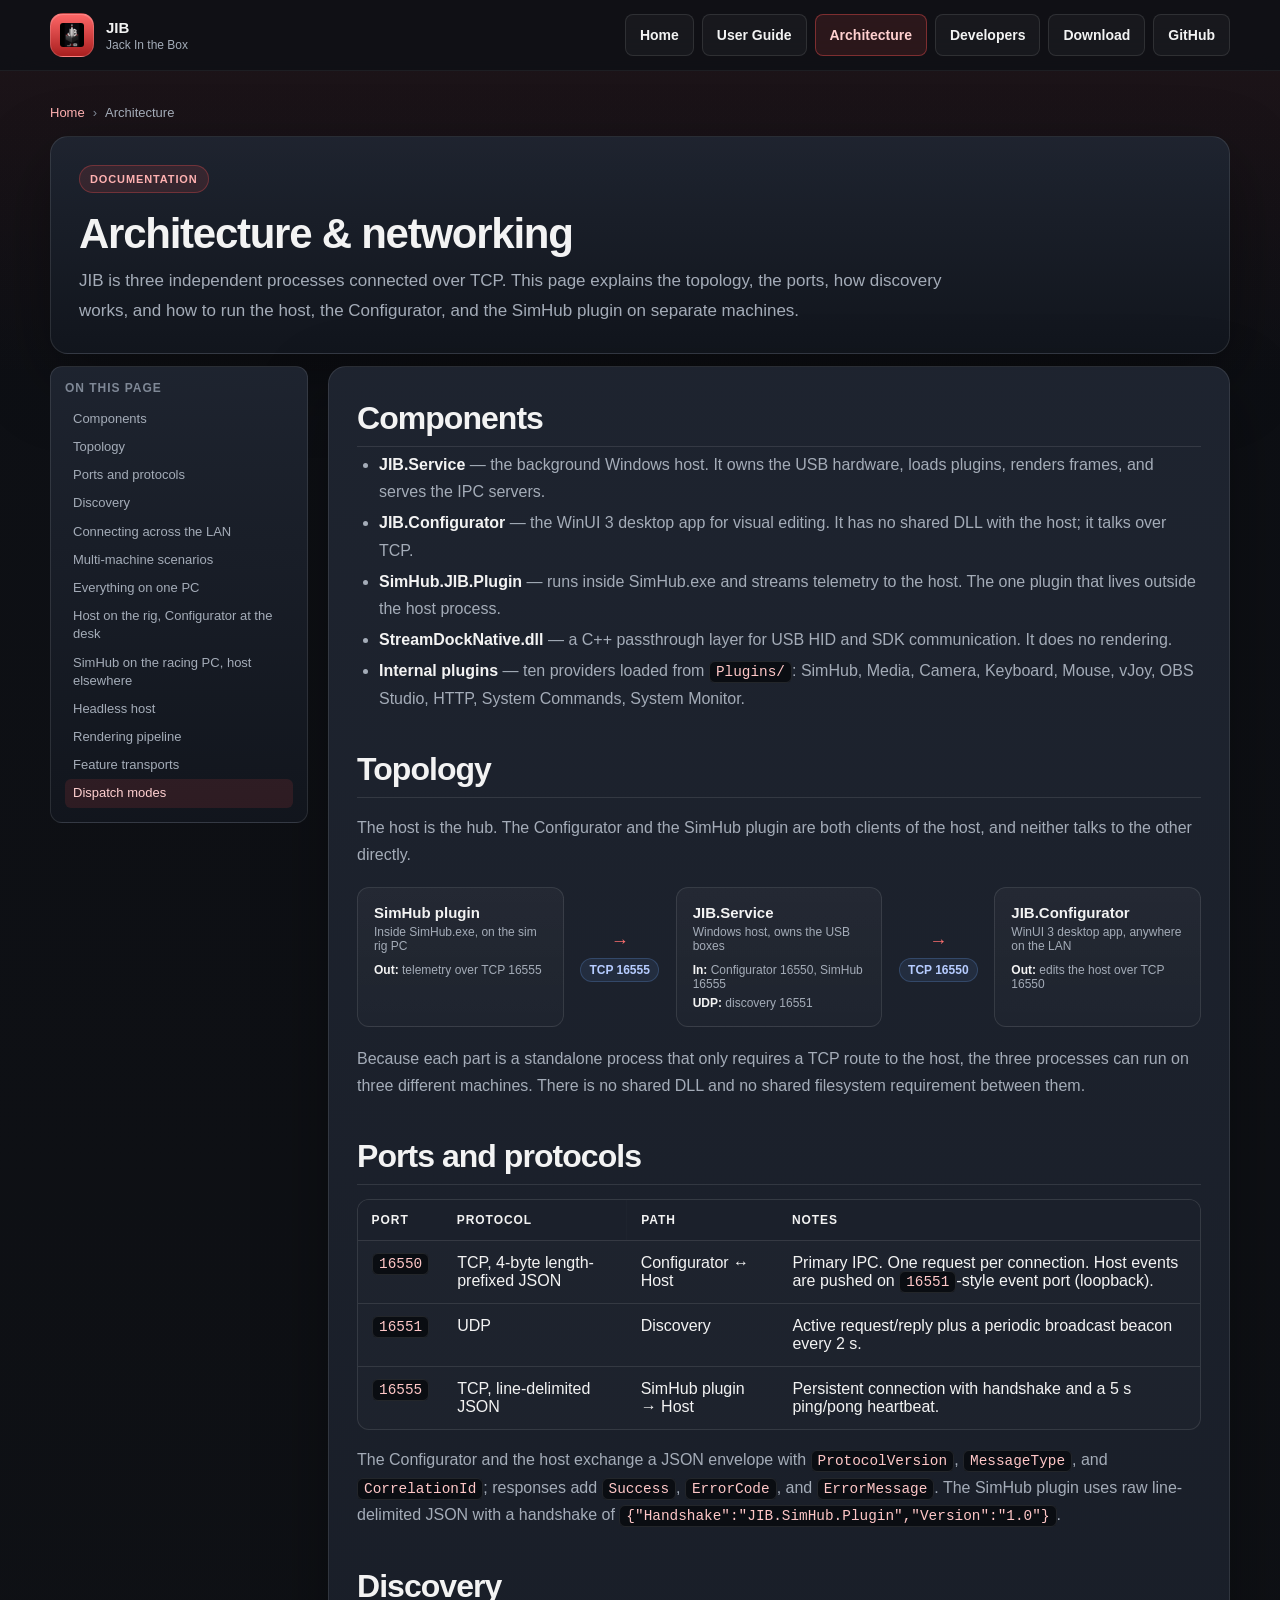
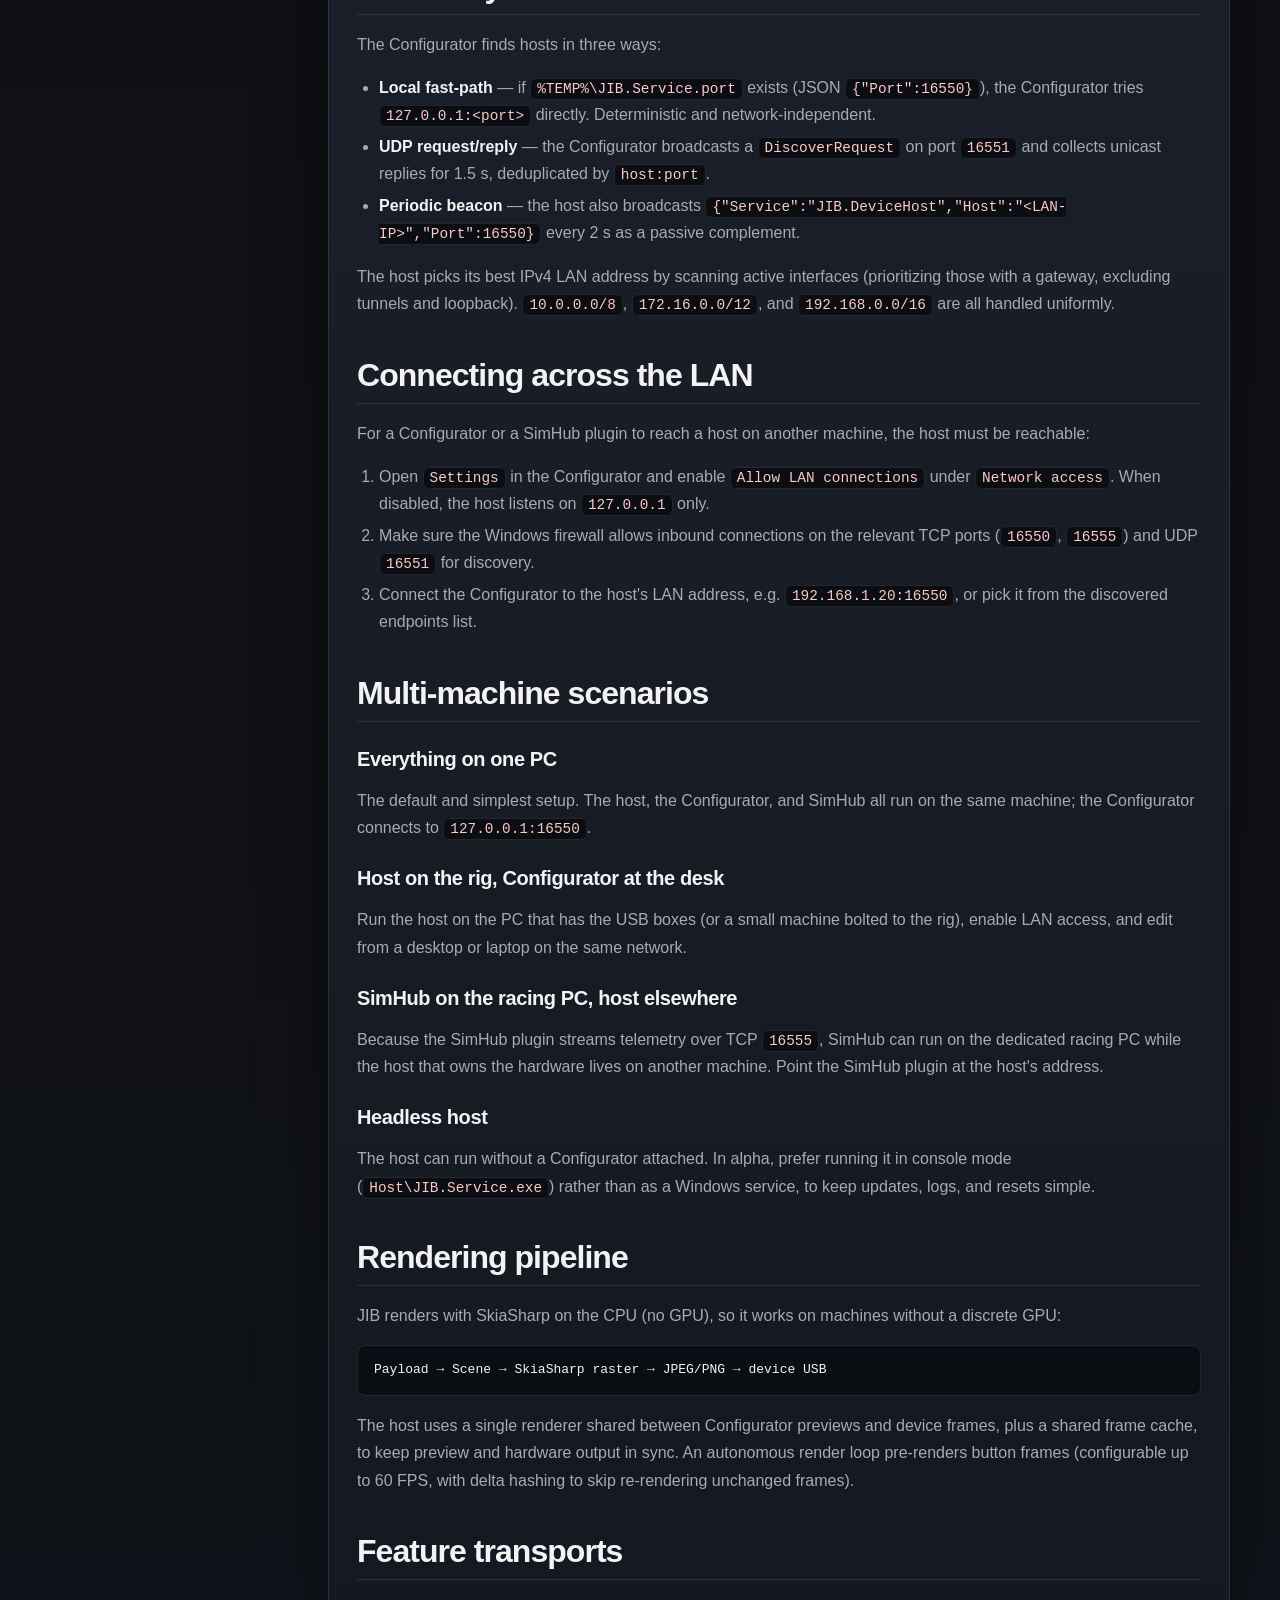
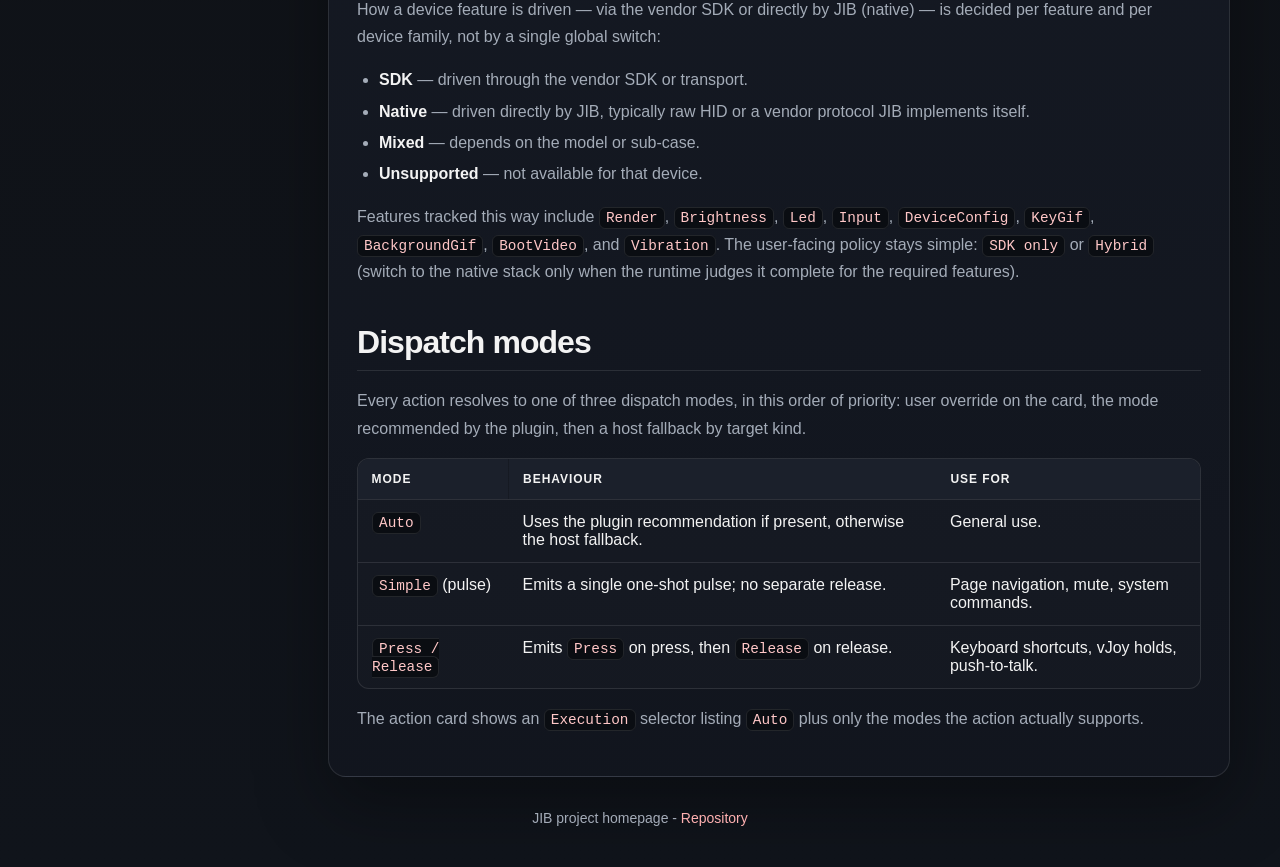
==== commit ffe3cbc9: "Add files via upload" ====
--- a/docs/architecture.html
+++ b/docs/architecture.html
@@ -145,7 +145,7 @@
                 <h2>Rendering pipeline</h2>
                 <p>JIB renders with SkiaSharp on the CPU (no GPU), so it works on machines without a discrete GPU:</p>
                 <pre><code>Payload &rarr; Scene &rarr; SkiaSharp raster &rarr; JPEG/PNG &rarr; device USB</code></pre>
-                <p>The host uses a single renderer shared between Configurator previews and device frames, plus a shared frame cache, to keep preview and hardware output in sync. An autonomous render loop pre-renders button frames around 20 FPS and uses delta hashing to skip re-rendering unchanged frames.</p>
+                <p>The host uses a single renderer shared between Configurator previews and device frames, plus a shared frame cache, to keep preview and hardware output in sync. An autonomous render loop pre-renders button frames (configurable up to 60 FPS, with delta hashing to skip re-rendering unchanged frames).</p>
 
                 <h2>Feature transports</h2>
                 <p>How a device feature is driven &mdash; via the vendor SDK or directly by JIB (native) &mdash; is decided per feature and per device family, not by a single global switch:</p>
